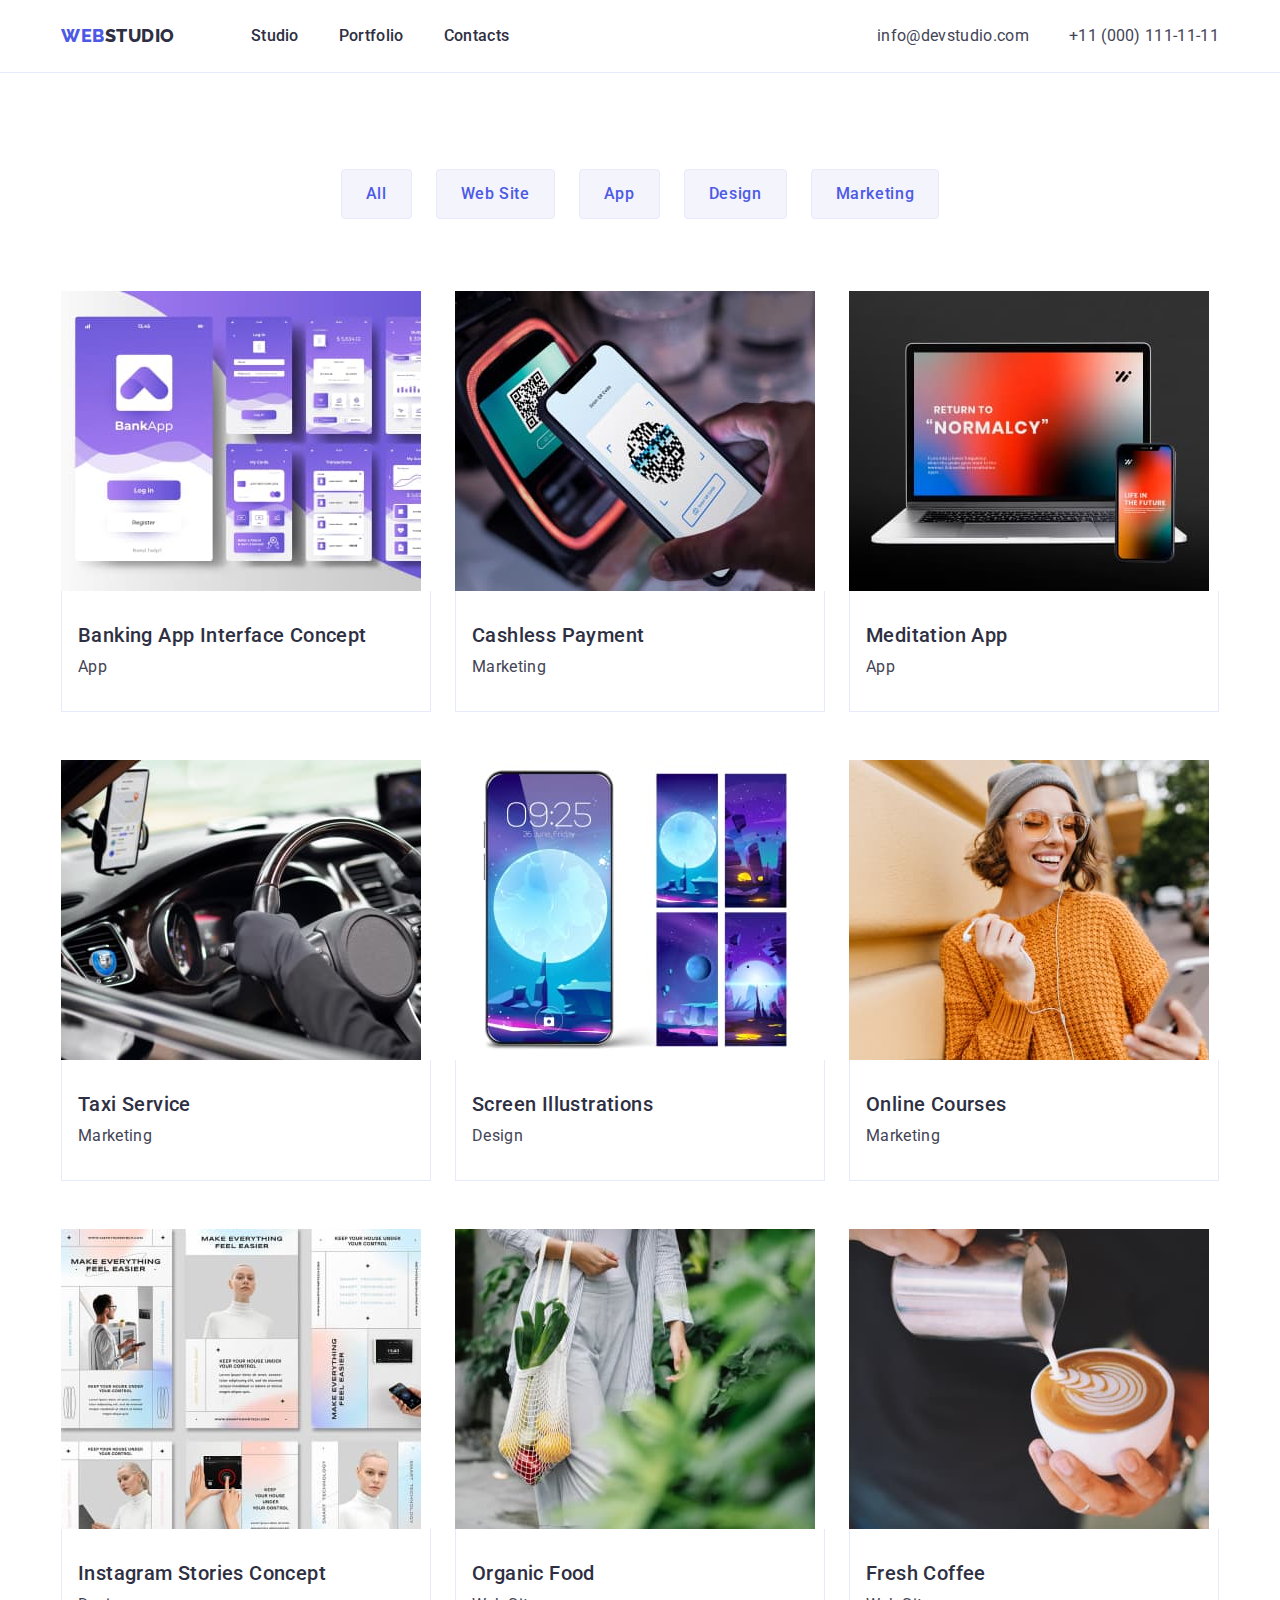
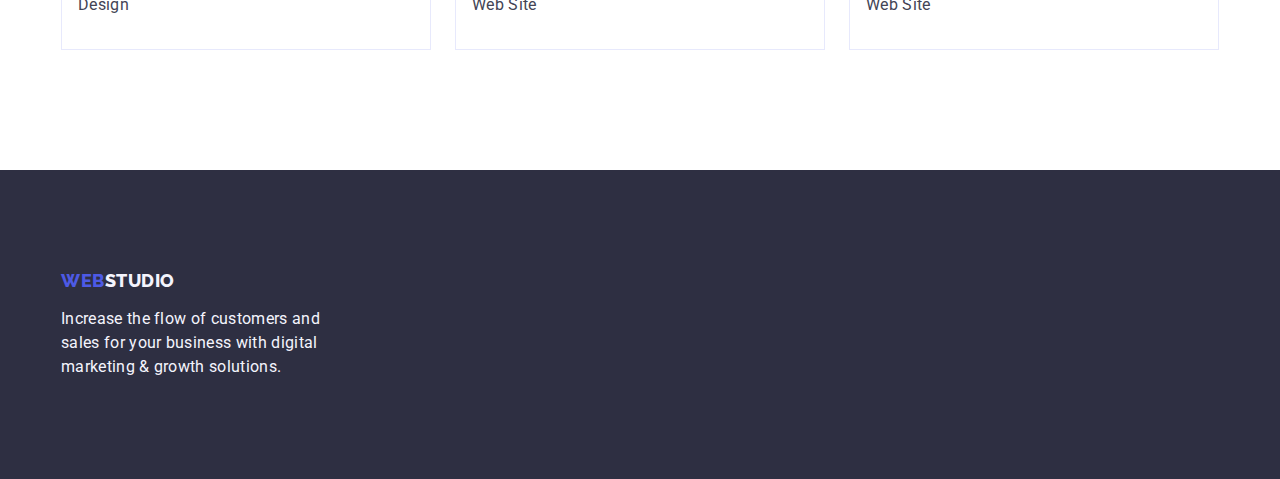
==== portfolio.html @ abe95486 "homework4" ====
<!DOCTYPE html>
<html lang="en">
  <head>
    <link rel="preconnect" href="https://fonts.googleapis.com" />
    <link rel="preconnect" href="https://fonts.gstatic.com" crossorigin />
    <link
      href="https://fonts.googleapis.com/css2?family=Raleway:wght@700;800&family=Roboto:wght@400;500;700;900&display=swap"
      rel="stylesheet"
    />
    <link
      rel="stylesheet"
      href="https://cdnjs.cloudflare.com/ajax/libs/modern-normalize/2.0.0/modern-normalize.min.css"
      integrity="sha512-4xo8blKMVCiXpTaLzQSLSw3KFOVPWhm/TRtuPVc4WG6kUgjH6J03IBuG7JZPkcWMxJ5huwaBpOpnwYElP/m6wg=="
      crossorigin="anonymous"
      referrerpolicy="no-referrer"
    />
    <link rel="stylesheet" href="./css/styles.css" />
    <meta charset="UTF-8" />
    <meta name="viewport" content="width=device-width, initial-scale=1.0" />
    <title>Studio</title>
  </head>
  <body>
    <header class="main-header">
      <div class="top-elements container">
        <nav class="nav-items">
          <a class="logo link" href="./index.html"
            >Web<span class="studio">Studio</span></a
          >
          <ul class="list menu">
            <li><a class="points link" href="./index.html">Studio</a></li>
            <li>
              <a class="points link" href="./portfolio.html">Portfolio</a>
            </li>
            <li><a class="points link" href="">Contacts</a></li>
          </ul>
        </nav>
        <address class="address">
          <ul class="list menu">
            <li>
              <a class="address-points link" href="mailto:info@devstudio.com"
                >info@devstudio.com</a
              >
            </li>
            <li>
              <a class="address-points link" href="tel:+110001111111"
                >+11 (000) 111-11-11</a
              >
            </li>
          </ul>
        </address>
      </div>
    </header>
    <main>
      <section class="section-portfolio">
        <div class="container">
          <h1 class="visually-hidden">company options</h1>
          <ul class="list list-buttons">
            <li><button class="buttons" type="button">All</button></li>
            <li><button class="buttons" type="button">Web Site</button></li>
            <li><button class="buttons" type="button">App</button></li>
            <li><button class="buttons" type="button">Design</button></li>
            <li><button class="buttons" type="button">Marketing</button></li>
          </ul>
          <ul class="portfolio-card-set">
            <li class="portfolio-card">
              <a class="link" href="">
                <img
                  class="card_image"
                  src="./images/BankingAppInterfaceConcept.jpg"
                  alt="Picture of banking app"
                  width="360"
                  height="300"
                />
                <div class="style-pictures">
                  <h2 class="section-header">
                    Banking App Interface Concept
                  </h2>
                  <p class="paragraphs">App</p>
                </div>
              </a>
            </li>
            <li class="portfolio-card">
              <a class="link" href="">
                <img
                  src="./images/CashlessPayment.jpg"
                  alt="Picture shows cashless payment by the phone"
                  width="360"
                />
                <div class="style-pictures">
                  <h2 class="section-header">Cashless Payment</h2>
                  <p class="paragraphs">Marketing</p>
                </div>
              </a>
            </li>
            <li class="portfolio-card">
              <a class="link" href="">
                <img
                  src="./images/MeditationApp.jpg"
                  alt="Picture shows the computer and phone with meditation slogan"
                  width="360"
                />
                <div class="style-pictures">
                  <h2 class="section-header">Meditation App</h2>
                  <p class="paragraphs">App</p>
                </div>
              </a>
            </li>
            <li class="portfolio-card">
              <a class="link" href="">
                <img
                  src="./images/TaxiService.jpg"
                  alt="Picture of the phone using inside the car"
                  width="360"
                />
                <div class="style-pictures">
                  <h2 class="section-header">Taxi Service</h2>
                  <p class="paragraphs">Marketing</p>
                </div>
              </a>
            </li>
            <li class="portfolio-card">
              <a class="link" href="">
                <img
                  src="./images/ScreenIllustrations.jpg"
                  alt="Picture of phones wallpapers"
                  width="360"
                />
                <div class="style-pictures">
                  <h2 class="section-header">Screen Illustrations</h2>
                  <p class="paragraphs">Design</p>
                </div>
              </a>
            </li>
            <li class="portfolio-card">
              <a class="link" href="">
                <img
                  src="./images/OnlineCourses.jpg"
                  alt="Picture of smiling girl with her phone"
                  width="360"
                />
                <div class="style-pictures">
                  <h2 class="section-header">Online Courses</h2>
                  <p class="paragraphs">Marketing</p>
                </div>
              </a>
            </li>
            <li class="portfolio-card">
              <a class="link" href="">
                <img
                  src="./images/InstagramStoriesConcept.jpg"
                  alt="Picture of project of instagram stories"
                  width="360"
                />
                <div class="style-pictures">
                  <h2 class="section-header">Instagram Stories Concept</h2>
                  <p class="paragraphs">Design</p>
                </div>
              </a>
            </li>
            <li class="portfolio-card">
              <a class="link" href="">
                <img
                  src="./images/OrganicFood.jpg"
                  alt="Picture of fruit and vegetables in a bag"
                  width="360"
                />
                <div class="style-pictures">
                  <h2 class="section-header">Organic Food</h2>
                  <p class="paragraphs">Web Site</p>
                </div>
              </a>
            </li>
            <li class="portfolio-card">
              <a class="link" href="">
                <img
                  src="./images/FreshCoffee.jpg"
                  alt="Picture of preparation of the fresh coffee"
                  width="360"
                />
                <div class="style-pictures">
                  <h2 class="section-header">Fresh Coffee</h2>
                  <p class="paragraphs">Web Site</p>
                </div>
              </a>
            </li>
          </ul>
        </div>
      </section>
    </main>
    <footer class="footer">
      <div class="container">
        <a class="logo-footer link" href="./index.html"
          >Web<span class="studio-footer">Studio</span>
        </a>
        <p class="paragraph-footer">
          Increase the flow of customers and sales for your business with
          digital marketing & growth solutions.
        </p>
      </div>
    </footer>
  </body>
</html>
---- css/styles.css ----
* {
  margin: 0;
  padding: 0;
}
body {
  font-family: "Roboto", sans-serif;
  color: #434455;
  background-color: var(--white1);
}
:root {
  --white1: #ffffff;
  --blue1: #4d5ae5;
  --dark_grey1: #2e2f42;
  --blue2: #404bbf;
  --dark_grey2: #434455;
  --white2: #f4f4fd;
  --white3: #e7e9fc;
}
button {
  cursor: pointer;
  border: none;
  border-radius: 4px;
}
img {
  display: block;
  max-width: 100%;
  height: auto;
}
.logo {
  font-family: "Raleway", sans-serif;
  font-weight: 800;
  font-size: 18px;
  line-height: 1.17;
  letter-spacing: 0.03em;
  text-transform: uppercase;
  color: var(--blue1);
  margin-right: 76px;
}
.link {
  text-decoration: none;
}
.studio {
  color: var(--dark_grey1);
}
.list {
  list-style: none;
}
.points {
  font-weight: 500;
  font-size: 16px;
  line-height: 1.5;
  letter-spacing: 0.02em;
  color: var(--dark_grey1);
  padding: 24px 0;
  display: inline-block;
}
.link:hover {
  color: var(--blue2);
}
.link:focus {
  color: var(--blue2);
}
.address {
  font-style: normal;
}
.address-points {
  font-size: 16px;
  line-height: 1.5;
  letter-spacing: 0.02em;
  color: var(--dark_grey2);
  padding: 24px 0;
  display: inline-block;
}
.section-one {
  background-color: var(--dark_grey1);
  padding: 188px 0;
}
.header-section-one {
  font-size: 56px;
  font-weight: 700;
  line-height: 1.07;
  text-align: center;
  letter-spacing: 0.02em;
  color: var(--white1);
  max-width: 496px;
  margin: auto;
  margin-bottom: 48px;
}
.header-button {
  background-color: var(--blue1);
  font-family: "Roboto", sans-serif;
  font-weight: 500;
  font-size: 16px;
  line-height: 1.5;
  letter-spacing: 0.04em;
  color: var(--white1);
  cursor: pointer;
  display: block;
  margin: auto;
  min-width: 169px;
  height: 56px;
  border: none;
  border-radius: 4px;
}
.header-button:hover {
  background-color: var(--blue2);
}
.header-button:focus {
  background-color: var(--blue2);
}
.section-header {
  font-weight: 500;
  font-size: 20px;
  line-height: 1.2;
  letter-spacing: 0.02em;
  color: var(--dark_grey1);
  margin-bottom: 8px;
  text-align: left;
}
.paragraphs {
  color: var(--dark_grey2);
  font-family: Roboto; sans-serif;
  font-size: 16px;
  line-height: 1.5;
  letter-spacing: 0.02em;
}
.centre {
  text-align: center;
}
.header-section-three {
  font-size: 36px;
  line-height: 1.11;
  text-align: center;
  letter-spacing: 0.02em;
  text-transform: capitalize;
  color: var(--dark_grey1);
  margin-bottom: 72px;
}

.section-four {
  background-color: var(--white2);
}
.section-points {
  background-color: var(--white1);
  width: calc((100% - 72px) / 4);
  border-radius: 0px 0px 4px 4px;
  display: flex;
  flex-direction: column;
  align-items: center;
}
.footer {
  background-color: var(--dark_grey1);
  padding: 100px 0;
}
.studio-footer {
  color: var(--white2);
}
.paragraph-footer {
  line-height: 1.5;
  color: var(--white2);
  letter-spacing: 0.02em;
  max-width: 264px;
}
.buttons {
  font-family: "Roboto", sans-serif;
  font-weight: 500;
  font-size: 16px;
  line-height: 1.5;
  letter-spacing: 0.04em;
  color: var(--blue1);
  background-color: var(--white2);
  cursor: pointer;
  padding: 12px 24px;
  border: 1px solid var(--white3);
  border-radius: 4px;
}
.buttons:hover {
  color: var(--white1);
  background-color: var(--blue2);
  border: 1px solid transparent;
}
.buttons:focus {
  color: var(--white1);
  background-color: var(--blue2);
  border: 1px solid transparent;
}
.main-header {
  border-bottom: 1px solid #e7e9fc;
}
.top-elements {
  display: flex;
  justify-content: space-between;
}
.container {
  width: 1158px;
  margin: 0 auto;
  padding-left: 15px;
  padding-right: 15px;
}
.nav-items {
  display: flex;
  align-items: center;
}
.section {
  padding: 120px 0;
}
.section-three {
  padding-bottom: 120px;
}
.visually-hidden {
  position: absolute;
  width: 1px;
  height: 1px;
  margin: -1px;
  border: 0;
  padding: 0;
  white-space: nowrap;
  clip-path: inset(100%);
  clip: rect(0 0 0 0);
  overflow: hidden;
}
.menu {
  display: flex;
  gap: 40px;
}
.display-style {
  display: flex;
  gap: 24px;
}
.list-style {
  width: calc((100% - 72px) / 4);
}
.card {
  width: calc((100% - 48px) / 3);
}
.points-style {
  padding: 32px 0px;
}
.logo-footer {
  font-family: "Raleway", sans-serif;
  font-weight: 800;
  font-size: 18px;
  line-height: 1.17;
  letter-spacing: 0.03em;
  text-transform: uppercase;
  color: var(--blue1);
  margin-right: 76px;
  display: inline-block;
  margin-bottom: 16px;
}
.section-portfolio {
  padding-top: 96px;
  padding-bottom: 120px;
}
.list-buttons {
  display: flex;
  justify-content: center;
  gap: 24px;
  margin-bottom: 72px;
}
.portfolio-card-set {
  display: flex;
  flex-wrap: wrap;
  column-gap: 24px;
  row-gap: 48px;
  list-style: none;
}
.portfolio-card {
  width: calc((100% - 48px) / 3);
}
.style-pictures {
  padding: 32px 16px;
  border: 1px solid var(--white3);
  border-top: none;
}
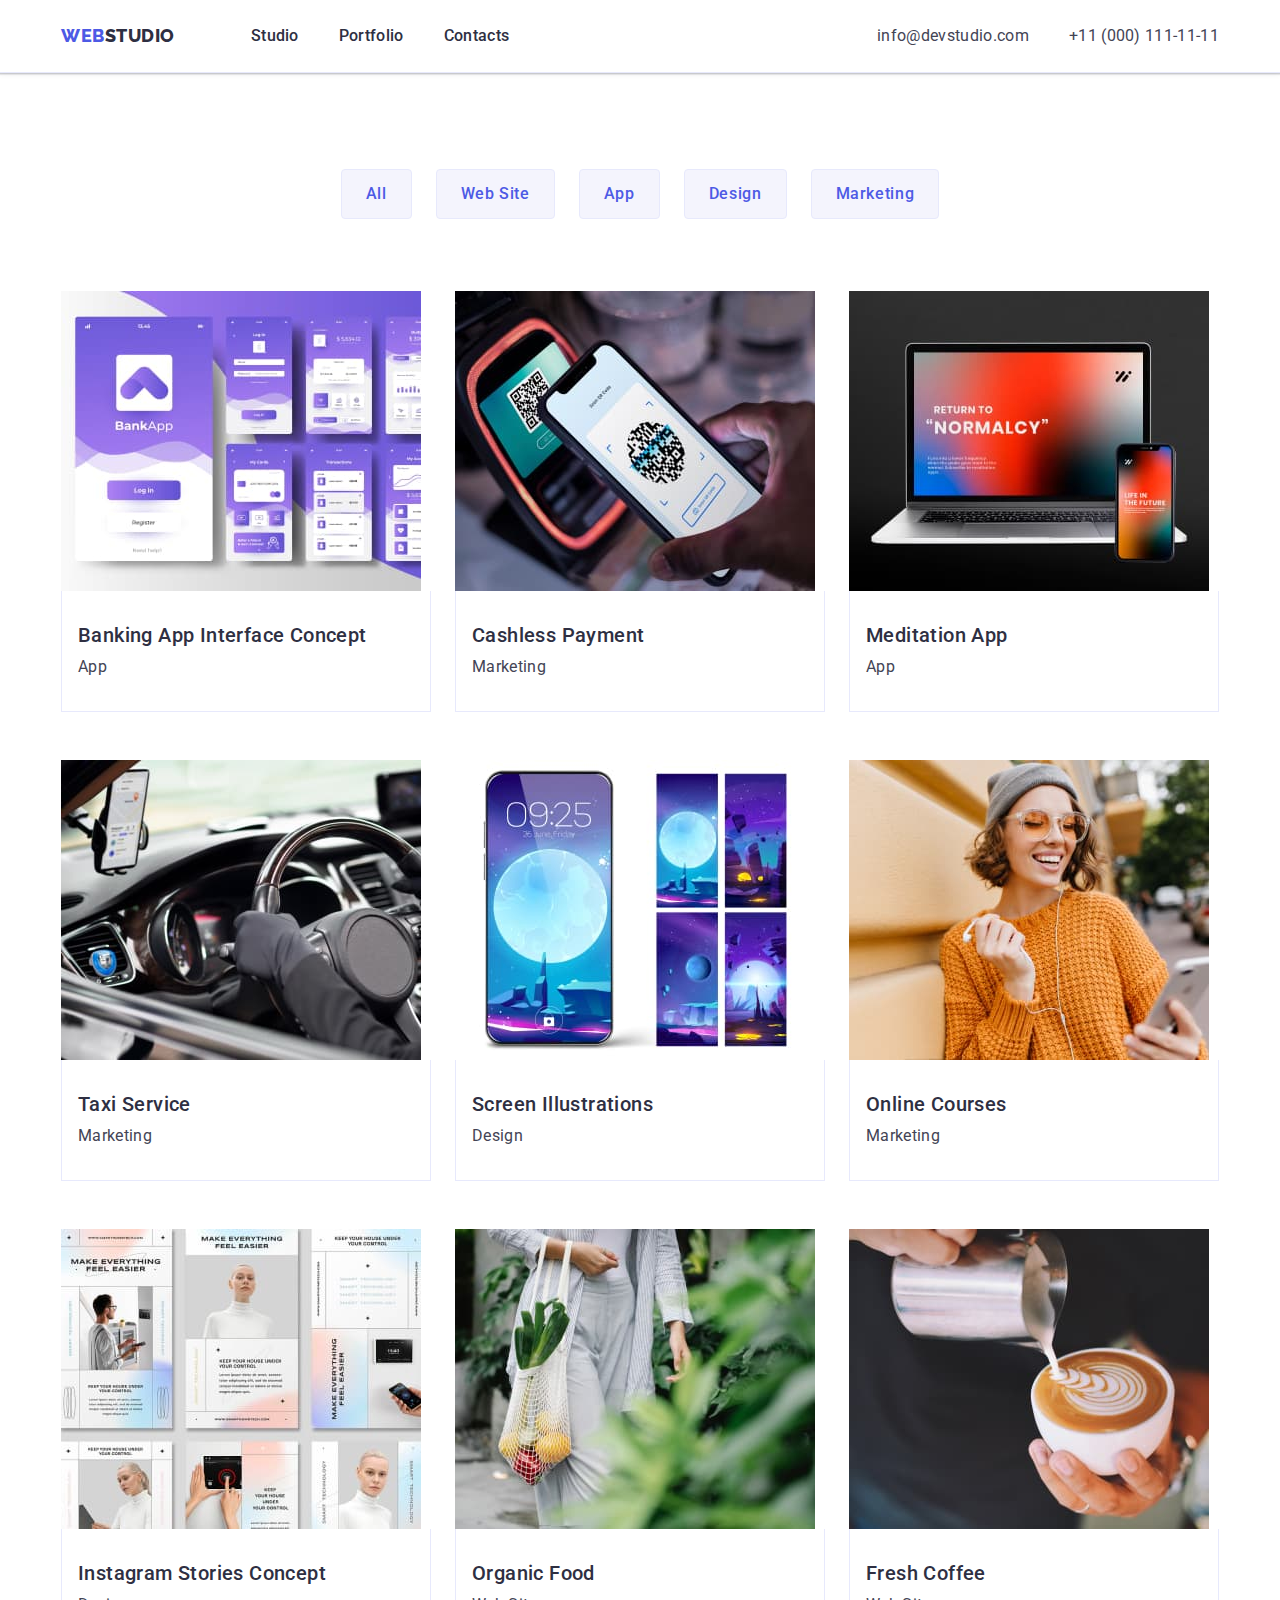
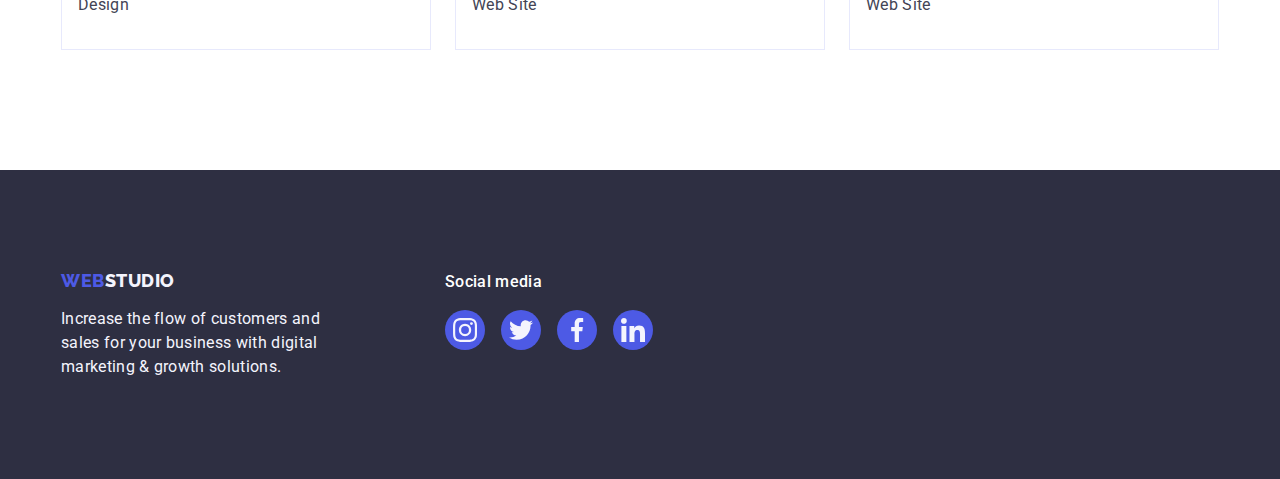
==== commit a9b90c3c: "footer portfolio" ====
--- a/portfolio.html
+++ b/portfolio.html
@@ -72,9 +72,7 @@
                   height="300"
                 />
                 <div class="style-pictures">
-                  <h2 class="section-header">
-                    Banking App Interface Concept
-                  </h2>
+                  <h2 class="section-header">Banking App Interface Concept</h2>
                   <p class="paragraphs">App</p>
                 </div>
               </a>
@@ -188,14 +186,49 @@
       </section>
     </main>
     <footer class="footer">
-      <div class="container">
-        <a class="logo-footer link" href="./index.html"
-          >Web<span class="studio-footer">Studio</span>
-        </a>
-        <p class="paragraph-footer">
-          Increase the flow of customers and sales for your business with
-          digital marketing & growth solutions.
-        </p>
+      <div class="container icons-footer">
+        <div class="logo-and-p">
+          <a class="logo-footer link" href="./index.html"
+            >Web<span class="studio-footer">Studio</span>
+          </a>
+          <p class="paragraph-footer">
+            Increase the flow of customers and sales for your business with
+            digital marketing & growth solutions.
+          </p>
+        </div>
+        <div>
+          <p class="p-social-media">Social media</p>
+          <ul class="list list-social-media">
+            <li class="point-social-network">
+              <a class="link-style other-style" href="">
+                <svg class="icons-socialmedia" width="24" height="24">
+                  <use href="./images/icons.svg#icon-instagram-2"></use>
+                </svg>
+              </a>
+            </li>
+            <li class="point-social-network">
+              <a class="link-style other-style" href="">
+                <svg class="icons-socialmedia" width="24" height="24">
+                  <use href="./images/icons.svg#icon-twitter-1"></use>
+                </svg>
+              </a>
+            </li>
+            <li class="point-social-network">
+              <a class="link-style other-style" href="">
+                <svg class="icons-socialmedia" width="24" height="24">
+                  <use href="./images/icons.svg#icon-facebook-1"></use>
+                </svg>
+              </a>
+            </li>
+            <li class="point-social-network">
+              <a class="link-style other-style" href="">
+                <svg class="icons-socialmedia" width="24" height="24">
+                  <use href="./images/icons.svg#icon-linkedin-1"></use>
+                </svg>
+              </a>
+            </li>
+          </ul>
+        </div>
       </div>
     </footer>
   </body>
--- a/css/styles.css
+++ b/css/styles.css
@@ -74,6 +74,15 @@
 .section-one {
   background-color: var(--dark_grey1);
   padding: 188px 0;
+  background-image: linear-gradient(
+      rgba(46, 47, 66, 0.7),
+      rgba(46, 47, 66, 0.7)
+    ),
+    url(../images/PeopleOffice.jpg);
+  max-width: 1440px;
+  background-repeat: no-repeat;
+  background-position: center;
+  background-size: cover;
 }
 .header-section-one {
   font-size: 56px;
@@ -119,7 +128,7 @@
 }
 .paragraphs {
   color: var(--dark_grey2);
-  font-family: Roboto; sans-serif;
+  font-family: Roboto, sans-serif;
   font-size: 16px;
   line-height: 1.5;
   letter-spacing: 0.02em;
@@ -147,7 +156,10 @@
   display: flex;
   flex-direction: column;
   align-items: center;
-}
+  box-shadow: 0px 1px 6px rgba(46, 47, 66, 0.08),
+    0px 1px 1px rgba(46, 47, 66, 0.16), 0px 2px 1px rgba(46, 47, 66, 0.08);
+}
+
 .footer {
   background-color: var(--dark_grey1);
   padding: 100px 0;
@@ -186,6 +198,8 @@
 }
 .main-header {
   border-bottom: 1px solid #e7e9fc;
+  box-shadow: 0px 2px 1px rgba(46, 47, 66, 0.08),
+    0px 1px 1px rgba(46, 47, 66, 0.16), 0px 1px 6px rgba(46, 47, 66, 0.08);
 }
 .top-elements {
   display: flex;
@@ -273,4 +287,100 @@
   border: 1px solid var(--white3);
   border-top: none;
 }
-
+.svg-container {
+  display: flex;
+  align-items: center;
+  justify-content: center;
+  height: 112px;
+  background-color: var(--white2);
+  border-radius: 4px;
+  margin-bottom: 8px;
+}
+.list-social-network {
+  display: flex;
+  justify-content: center;
+  gap: 24px;
+}
+.point-social-network {
+  width: 40px;
+  height: 40px;
+}
+.link-style {
+  width: 100%;
+  height: 100%;
+  background-color: var(--blue1);
+  border-radius: 50%;
+  display: flex;
+  align-items: center;
+  justify-content: center;
+}
+.link-style:hover {
+  background-color: var(--blue2);
+}
+.link-style:focus {
+  background-color: var(--blue2);
+}
+.icons {
+  fill: var(--white2);
+}
+.section-five {
+  padding-top: 120px;
+  padding-bottom: 120px;
+}
+.list-section-five {
+  display: flex;
+  gap: 24px;
+}
+.point-customers {
+  width: calc((100% - 120px) / 6);
+  height: 88px;
+}
+.link-style-customer {
+  width: 100%;
+  height: 100%;
+  border: 1px solid #8e8f99;
+  border-radius: 4px;
+  display: flex;
+  justify-content: center;
+  color: #8e8f99;
+  align-items: center;
+}
+.link-style-customer:hover {
+  border-color: var(--blue2);
+  color: var(--blue2);
+}
+.link-style-customer:focus {
+  border-color: var(--blue2);
+  color: var(--blue2);
+}
+.icons-customer {
+  fill: currentColor;
+}
+.icons-footer {
+  display: flex;
+  align-items: baseline;
+}
+.logo-and-p {
+  margin-right: 120px;
+}
+.p-social-media {
+  font-weight: 500;
+  font-size: 16px;
+  line-height: 1.5;
+  letter-spacing: 0.02em;
+  color: var(--white1);
+  margin-bottom: 16px;
+}
+.list-social-media {
+  display: flex;
+  gap: 16px;
+}
+.icons-socialmedia{
+  fill: var(--white2);
+}
+.other-style:hover {
+  background-color: #31d0aa;
+}
+.other-style:focus {
+  background-color: #31d0aa;
+}
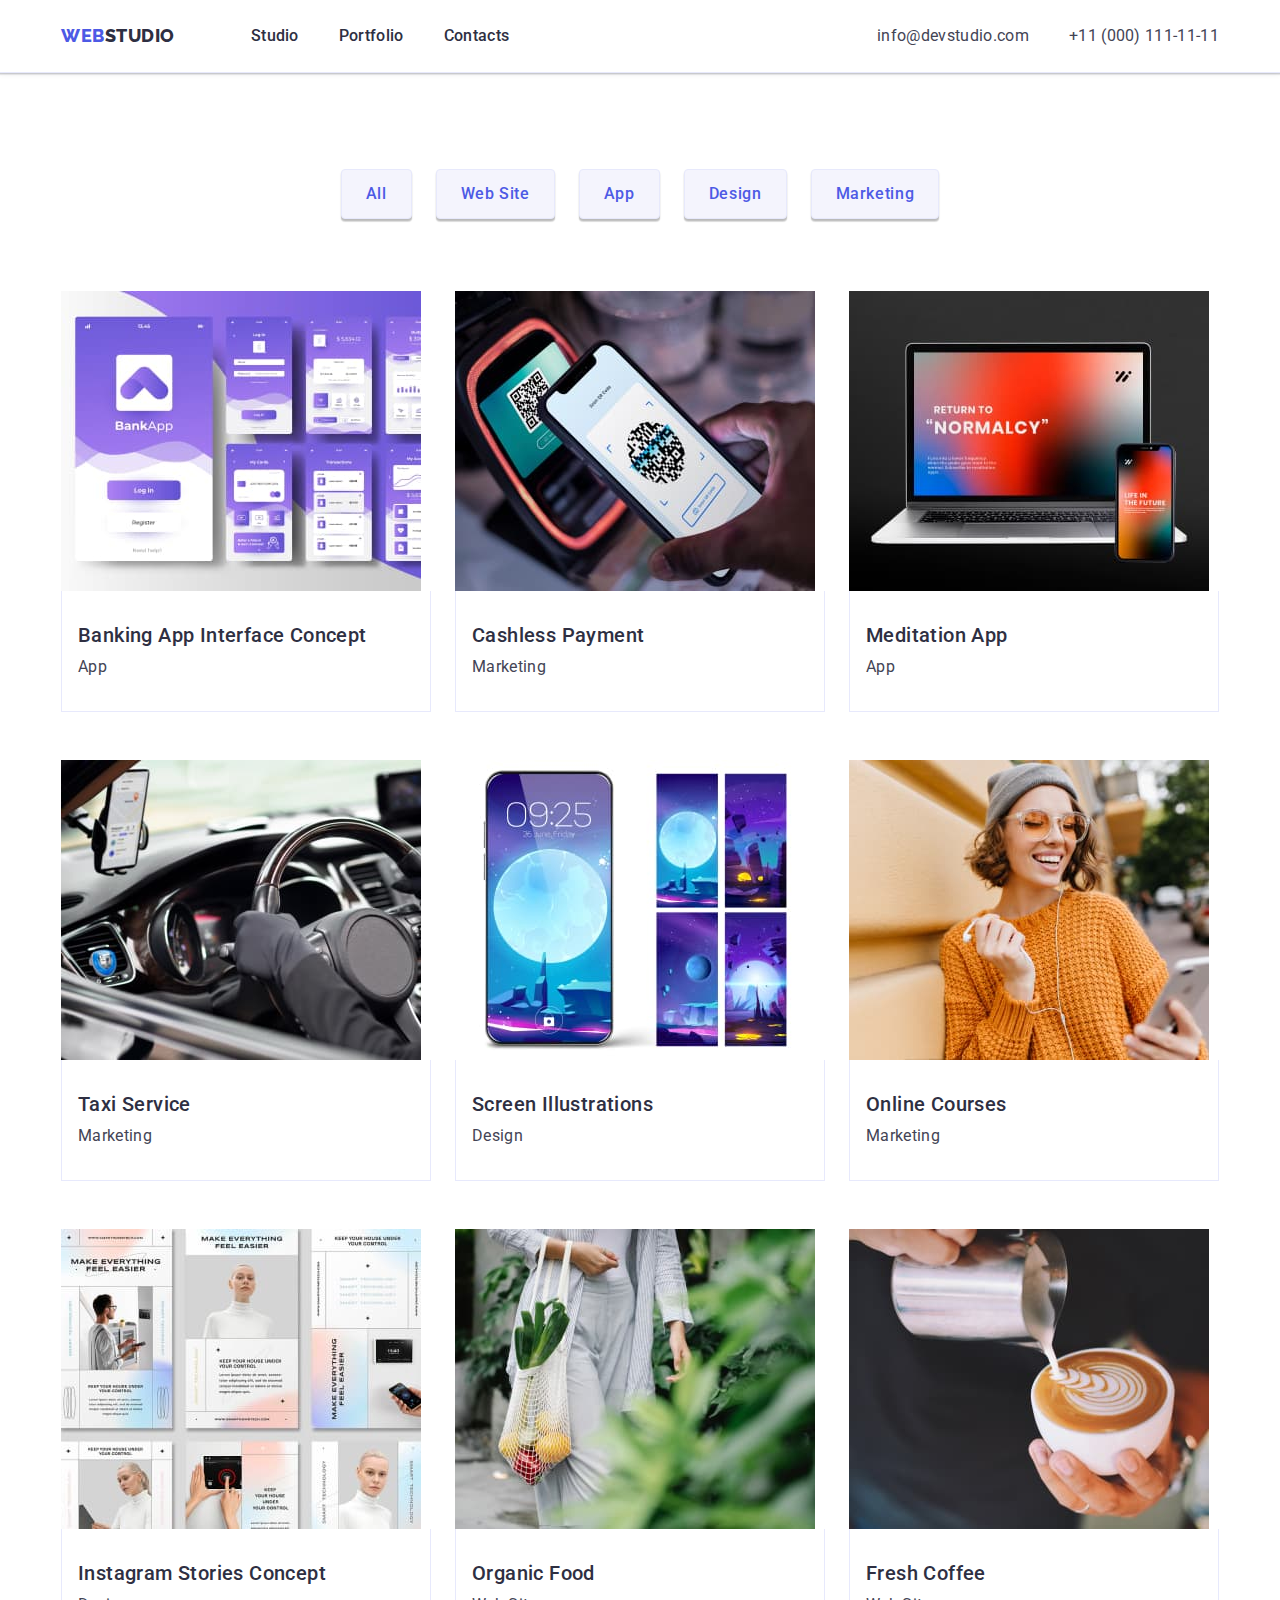
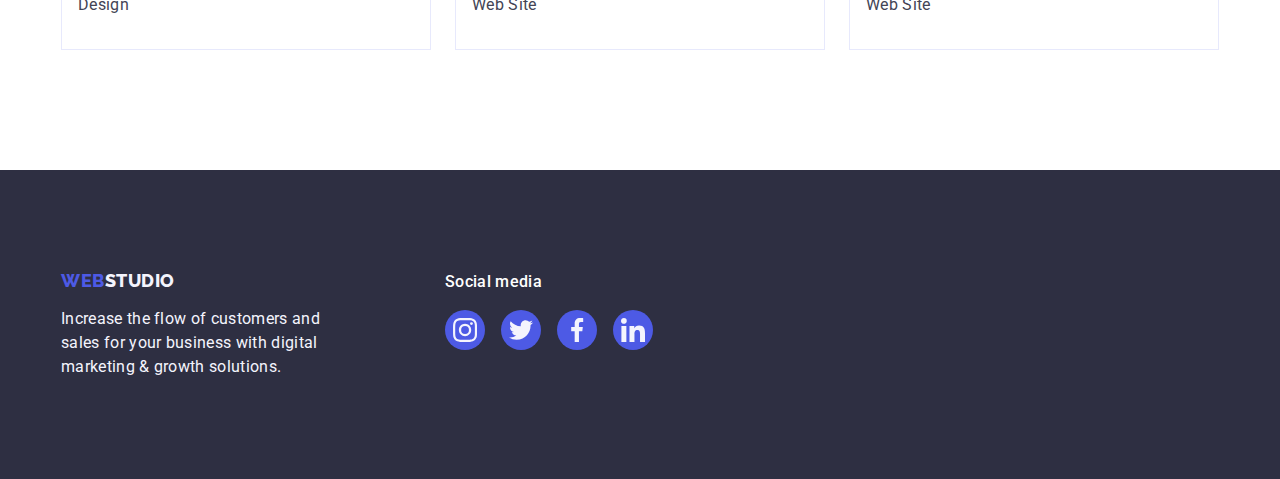
==== commit 44c5a327: "porfolio done" ====
--- a/portfolio.html
+++ b/portfolio.html
@@ -63,7 +63,7 @@
           </ul>
           <ul class="portfolio-card-set">
             <li class="portfolio-card">
-              <a class="link" href="">
+              <a class="link link-portfolio" href="">
                 <img
                   class="card_image"
                   src="./images/BankingAppInterfaceConcept.jpg"
@@ -78,7 +78,7 @@
               </a>
             </li>
             <li class="portfolio-card">
-              <a class="link" href="">
+              <a class="link link-portfolio" href="">
                 <img
                   src="./images/CashlessPayment.jpg"
                   alt="Picture shows cashless payment by the phone"
@@ -91,7 +91,7 @@
               </a>
             </li>
             <li class="portfolio-card">
-              <a class="link" href="">
+              <a class="link link-portfolio" href="">
                 <img
                   src="./images/MeditationApp.jpg"
                   alt="Picture shows the computer and phone with meditation slogan"
@@ -104,7 +104,7 @@
               </a>
             </li>
             <li class="portfolio-card">
-              <a class="link" href="">
+              <a class="link link-portfolio" href="">
                 <img
                   src="./images/TaxiService.jpg"
                   alt="Picture of the phone using inside the car"
@@ -117,7 +117,7 @@
               </a>
             </li>
             <li class="portfolio-card">
-              <a class="link" href="">
+              <a class="link link-portfolio" href="">
                 <img
                   src="./images/ScreenIllustrations.jpg"
                   alt="Picture of phones wallpapers"
@@ -130,7 +130,7 @@
               </a>
             </li>
             <li class="portfolio-card">
-              <a class="link" href="">
+              <a class="link link-portfolio" href="">
                 <img
                   src="./images/OnlineCourses.jpg"
                   alt="Picture of smiling girl with her phone"
@@ -143,7 +143,7 @@
               </a>
             </li>
             <li class="portfolio-card">
-              <a class="link" href="">
+              <a class="link link-portfolio" href="">
                 <img
                   src="./images/InstagramStoriesConcept.jpg"
                   alt="Picture of project of instagram stories"
@@ -156,7 +156,7 @@
               </a>
             </li>
             <li class="portfolio-card">
-              <a class="link" href="">
+              <a class="link link-portfolio" href="">
                 <img
                   src="./images/OrganicFood.jpg"
                   alt="Picture of fruit and vegetables in a bag"
@@ -169,7 +169,7 @@
               </a>
             </li>
             <li class="portfolio-card">
-              <a class="link" href="">
+              <a class="link link-portfolio" href="">
                 <img
                   src="./images/FreshCoffee.jpg"
                   alt="Picture of preparation of the fresh coffee"
--- a/css/styles.css
+++ b/css/styles.css
@@ -38,6 +38,17 @@
 }
 .link {
   text-decoration: none;
+}
+.link-portfolio {
+  display: block;
+}
+.link-portfolio:hover {
+  box-shadow: 0px 1px 6px rgba(46, 47, 66, 0.08),
+    0px 1px 1px rgba(46, 47, 66, 0.16), 0px 2px 1px rgba(46, 47, 66, 0.08);
+}
+.link-portfolio:focus {
+  box-shadow: 0px 1px 6px rgba(46, 47, 66, 0.08),
+    0px 1px 1px rgba(46, 47, 66, 0.16), 0px 2px 1px rgba(46, 47, 66, 0.08);
 }
 .studio {
   color: var(--dark_grey1);
@@ -185,6 +196,8 @@
   padding: 12px 24px;
   border: 1px solid var(--white3);
   border-radius: 4px;
+  box-shadow: 0px 3px 1px rgba(0, 0, 0, 0.1), 0px 2px 1px rgba(0, 0, 0, 0.08),
+    0px 2px 2px rgba(0, 0, 0, 0.12);
 }
 .buttons:hover {
   color: var(--white1);
@@ -195,6 +208,8 @@
   color: var(--white1);
   background-color: var(--blue2);
   border: 1px solid transparent;
+  box-shadow: 0px 3px 1px rgba(0, 0, 0, 0.1), 0px 2px 1px rgba(0, 0, 0, 0.08),
+    0px 2px 2px rgba(0, 0, 0, 0.12);
 }
 .main-header {
   border-bottom: 1px solid #e7e9fc;
@@ -375,7 +390,7 @@
   display: flex;
   gap: 16px;
 }
-.icons-socialmedia{
+.icons-socialmedia {
   fill: var(--white2);
 }
 .other-style:hover {
